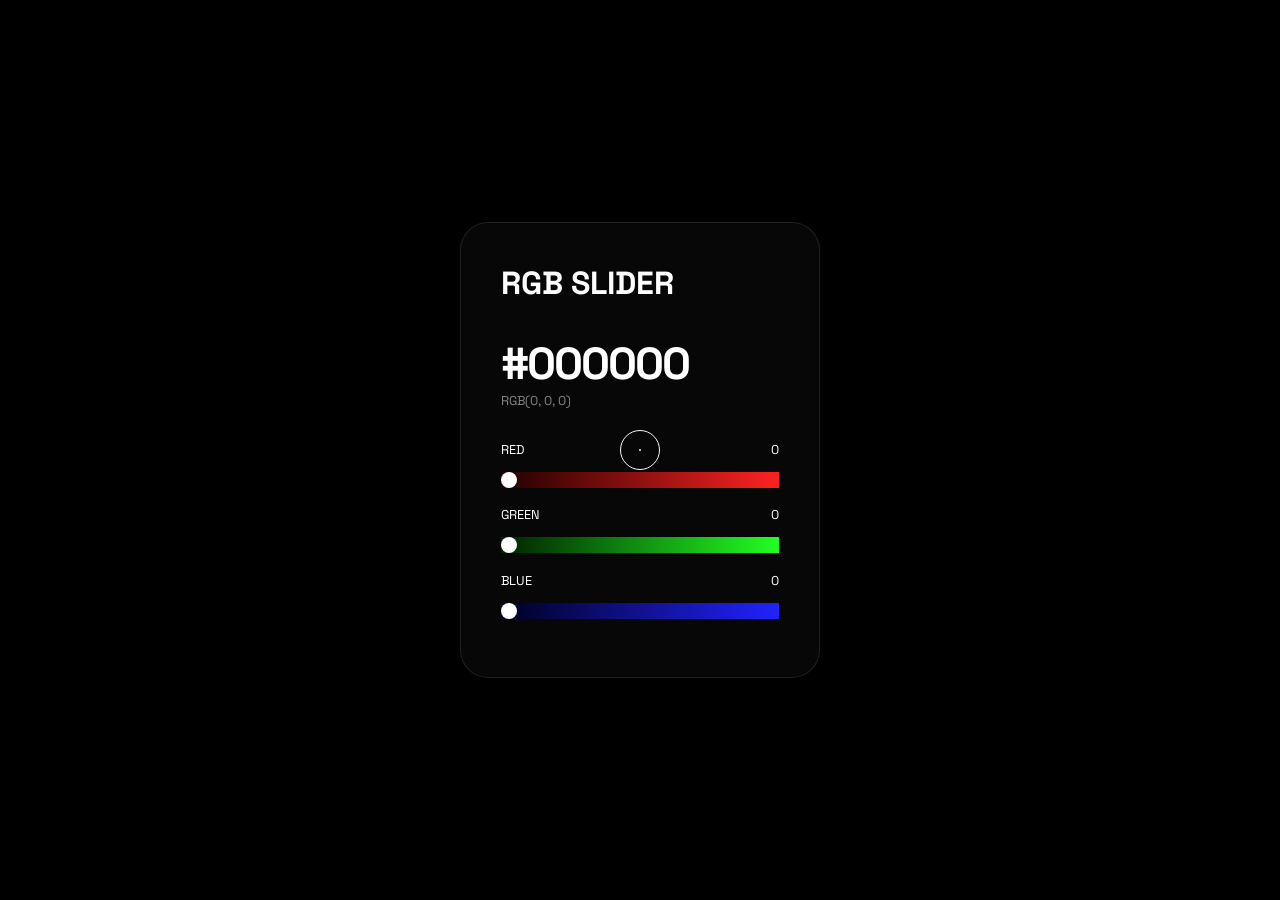
==== index.html @ 935bb3d3 "First commit: avance de la actividad" ====
<!DOCTYPE html>
<html lang="es">
<head>
    <meta charset="UTF-8">
    <title>actividad en clase</title>
    <link rel="stylesheet" href="style.css">
    <link rel="stylesheet" href="https://fonts.googleapis.com/css2?family=Space+Grotesk:wght@300;500;700&display=swap">
</head>
<body>
    <canvas id="Canvas"></canvas>
    <div class="vignette"></div>

    <div id="cursor">
        <div class="precision-dot"></div>
    </div>

    <main class="glass-card">
        <header>
          <h1>RGB SLIDER</h1>
        </header>

        <div class="visualizer">
            <div id="hex-code">#000000</div>
            <div class="rgb-labels">
                <span id="rgb-display">rgb(0, 0, 0)</span>
            </div>
        </div>
        
        <div class="controls">
            <div class="field">
                <div class="info"><span>Red</span><span id="valR">0</span></div>
                <input type="range" id="r" min="0" max="255" value="0" class="slider-r">
            </div>

            <div class="field">
                <div class="info"><span>Green</span><span id="valG">0</span></div>
                <input type="range" id="g" min="0" max="255" value="0" class="slider-g">
            </div>

            <div class="field">
                <div class="info"><span>Blue</span><span id="valB">0</span></div>
                <input type="range" id="b" min="0" max="255" value="0" class="slider-b">
            </div>
        </div>
    </main>

    <script src="main.js"></script>
</body>
</html>
---- style.css ----
* { margin: 0; padding: 0; box-sizing: border-box; cursor: none; }

body {
    height: 100vh;
    display: flex;
    justify-content: center;
    align-items: center;
    font-family: 'Space Grotesk', sans-serif;
    background: #000;
    overflow: hidden;
}

#Canvas {
    position: fixed;
    top: 0;
    left: 0;
    z-index: 0;
}

.vignette {
    position: fixed;
    inset: 0;
    background: radial-gradient(circle, transparent 30%, rgba(0,0,0,0.3) 100%);
    pointer-events: none;
    z-index: 1;
}

#cursor {
    position: fixed;
    width: 40px;
    height: 40px;
    border: 1.5px solid white;
    border-radius: 50%;
    pointer-events: none;
    z-index: 100;
    transform: translate(-50%, -50%);
    mix-blend-mode: difference;
    display: flex;
    justify-content: center;
    align-items: center;
}

.precision-dot {
    width: 2px;
    height: 2px;
    background: white;
    border-radius: 50%;
}

.glass-card {
    position: relative;
    z-index: 10;
    width: 360px;
    background: rgba(10, 10, 10, 0.75);
    backdrop-filter: blur(25px);
    border: 1px solid rgba(255, 255, 255, 0.1);
    border-radius: 28px;
    padding: 2.5rem;
    color: white;
    box-shadow: 0 50px 100px rgba(0,0,0,0.5);
}

header { display: flex; justify-content: space-between; align-items: center; margin-bottom: 2rem; }
.badge { font-size: 9px; text-transform: uppercase; letter-spacing: 1.5px; color: #fff; opacity: 0.6; border: 1px solid rgba(255,255,255,0.3); padding: 2px 6px; border-radius: 4px; }

#hex-code { font-size: 2.8rem; font-weight: 700; letter-spacing: -2px; }
.rgb-labels { opacity: 0.5; font-size: 0.8rem; margin-bottom: 2rem; }

.field { margin-bottom: 1.2rem; }
.info { display: flex; justify-content: space-between; font-size: 0.8rem; text-transform: uppercase; margin-bottom: 8px; }

input[type="range"] {
    -webkit-appearance: none;
    width: 100%;
    height: 4px;
    background: rgba(255,255,255,0.1);
    border-radius: 2px;
    outline: none;
}

input[type="range"]::-webkit-slider-thumb {
    -webkit-appearance: none;
    width: 16px;
    height: 16px;
    background: #fff;
    border-radius: 50%;
    cursor: pointer;
}

/* Gradientes sutiles para los tracks */
.slider-r::-webkit-slider-runnable-track { background: linear-gradient(90deg, #200, #f22); }
.slider-g::-webkit-slider-runnable-track { background: linear-gradient(90deg, #020, #2f2); }
.slider-b::-webkit-slider-runnable-track { background: linear-gradient(90deg, #002, #22f); }
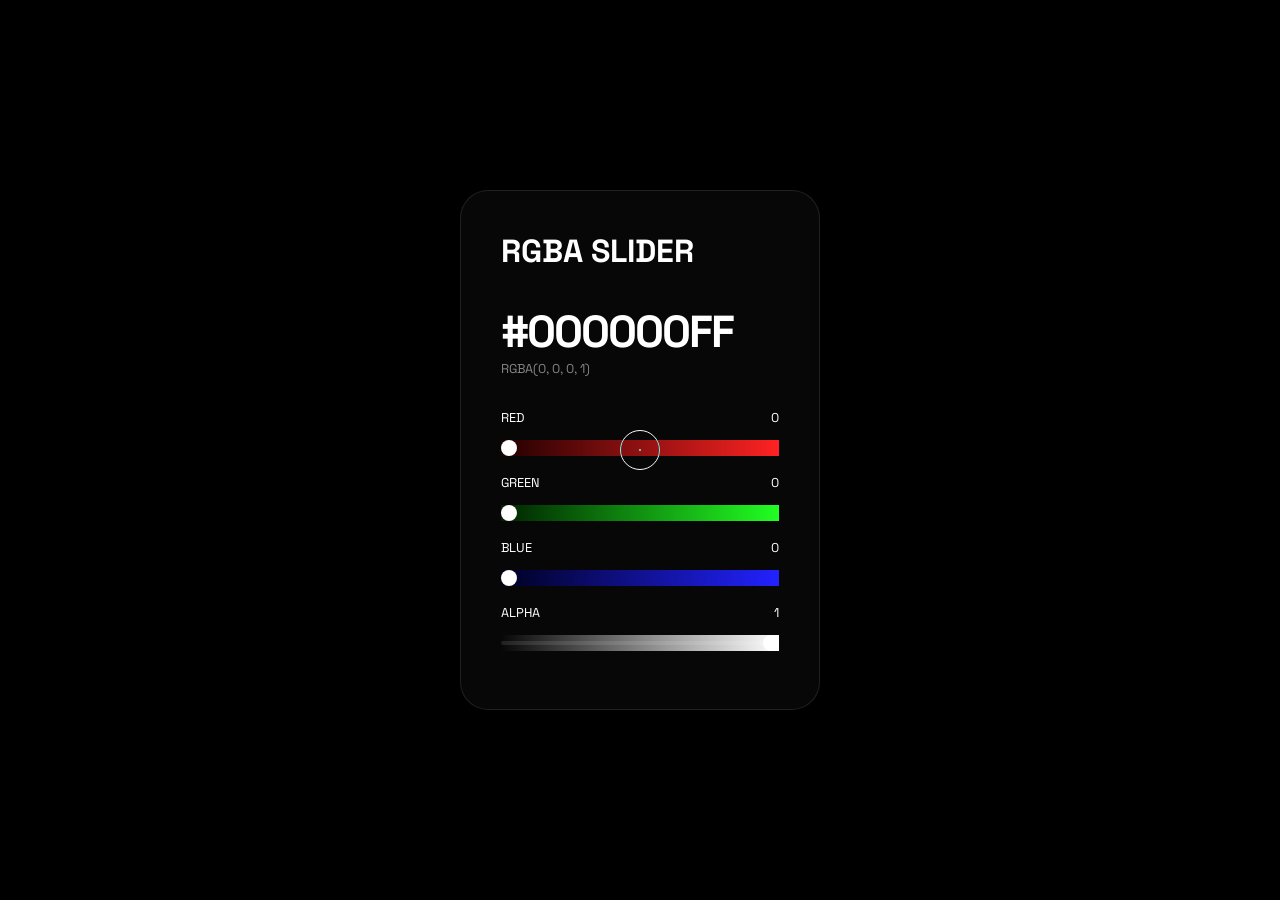
==== commit 872f163c: "terminada actividad en clase + tarea RGBA slider" ====
--- a/index.html
+++ b/index.html
@@ -16,13 +16,13 @@
 
     <main class="glass-card">
         <header>
-          <h1>RGB SLIDER</h1>
+          <h1>RGBA SLIDER</h1>
         </header>
 
         <div class="visualizer">
-            <div id="hex-code">#000000</div>
+            <div id="hex-code">#000000FF</div>
             <div class="rgb-labels">
-                <span id="rgb-display">rgb(0, 0, 0)</span>
+                <span id="rgb-display">rgba(0, 0, 0, 1)</span>
             </div>
         </div>
         
@@ -41,6 +41,11 @@
                 <div class="info"><span>Blue</span><span id="valB">0</span></div>
                 <input type="range" id="b" min="0" max="255" value="0" class="slider-b">
             </div>
+
+            <div class="field">
+                <div class="info"><span>Alpha</span><span id="valA">1</span></div>
+                <input type="range" id="a" min="0" max="1" step="0.01" value="1" class="slider-a">
+            </div>
         </div>
     </main>
 
--- a/style.css
+++ b/style.css
@@ -85,9 +85,15 @@
     background: #fff;
     border-radius: 50%;
     cursor: pointer;
+    transition: border-radius 0.3s ease, transform 0.2s ease;
 }
 
-/* Gradientes sutiles para los tracks */
+input[type="range"]:active::-webkit-slider-thumb {
+    border-radius: 0;
+    transform: scale(1.2);
+}
+
 .slider-r::-webkit-slider-runnable-track { background: linear-gradient(90deg, #200, #f22); }
 .slider-g::-webkit-slider-runnable-track { background: linear-gradient(90deg, #020, #2f2); }
-.slider-b::-webkit-slider-runnable-track { background: linear-gradient(90deg, #002, #22f); }+.slider-b::-webkit-slider-runnable-track { background: linear-gradient(90deg, #002, #22f); }
+.slider-a::-webkit-slider-runnable-track { background: linear-gradient(90deg, transparent, #fff); }
